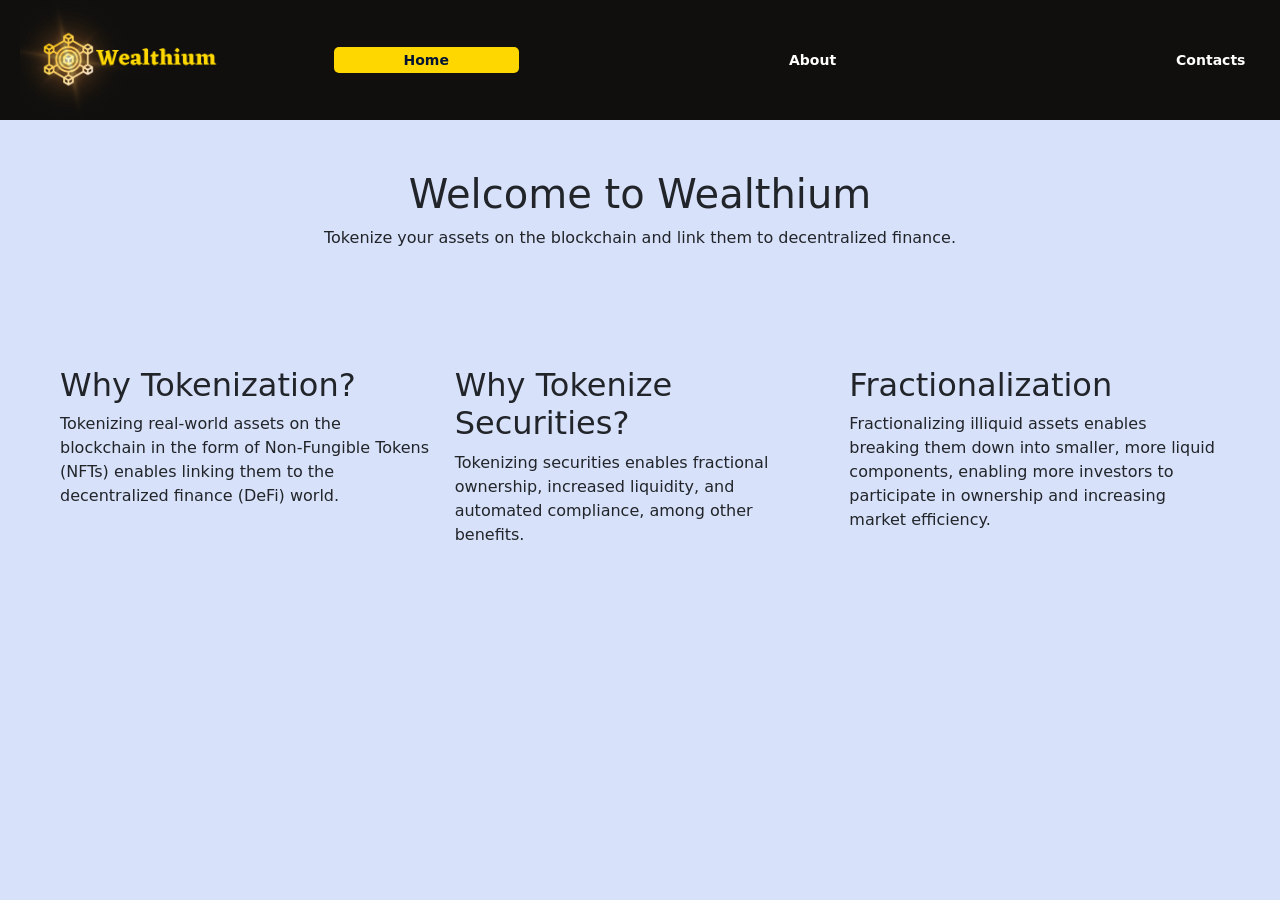
==== frontend/index.html @ 1d61515f "init landing page for frontend" ====
<!DOCTYPE html>
<!-- Link to Bootstrap CSS -->
<link rel="stylesheet" href="./node_modules/bootstrap/dist/css/bootstrap.min.css">

<!-- Link to your custom CSS -->
<link rel="stylesheet" href="./style.css">

<!-- Link to Bootstrap JS and jQuery -->
<script src="./node_modules/jquery/dist/jquery.min.js"></script>
<script src="./node_modules/bootstrap/dist/js/bootstrap.min.js"></script>
<head>
    <link rel="preconnect" href="https://fonts.googleapis.com">
    <link rel="preconnect" href="https://fonts.gstatic.com" crossorigin>
    <link href="https://fonts.googleapis.com/css2?family=Montserrat&display=swap" rel="stylesheet">
  </head>

<body id="body">
    <header>
      <nav>
        <div class="logo">
            <a href="#">
              <img src="../images/Wealthium_logo.png" alt="Wealthium Logo">
            </a>
          </div>
        <ul class="menu">
          <li><a href="#" class="active">Home</a></li>
          <li><a href="#">About</a></li>
          <li><a href="#">Contacts</a></li>
        </ul>
        <div class="login-btn">
          <a href="#">Login</a>
        </div>
      </nav>
    </header>
  
    <div class="container">
      <h1>Welcome to Wealthium</h1>
      <p>Tokenize your assets on the blockchain and link them to decentralized finance.</p>
    </div>
  
    <div class="content">
      <div class="row">
        <div class="col">
          <h2>Why Tokenization?</h2>
          <p>Tokenizing real-world assets on the blockchain in the form of Non-Fungible Tokens (NFTs) enables linking them to the decentralized finance (DeFi) world.</p>
        </div>
        <div class="col">
          <h2>Why Tokenize Securities?</h2>
          <p>Tokenizing securities enables fractional ownership, increased liquidity, and automated compliance, among other benefits.</p>
        </div>
        <div class="col">
          <h2>Fractionalization</h2>
          <p>Fractionalizing illiquid assets enables breaking them down into smaller, more liquid components, enabling more investors to participate in ownership and increasing market efficiency.</p>
        </div>
      </div>
    </div>
  </body>
</html>
---- frontend/style.css ----
header {
  background-color: #100f0d;
  padding: 10px 20px;
  top: 0;
  left: 0;
  width: 100%;
  z-index: 999;
  max-height: 120px;
}

nav {
  display: flex;
  justify-content: space-between;
  align-items: center;
}

.logo img {
  height: 120px;
  width: auto;
  margin-top: -10px;
}
/* .logo a {
  color: gold;
  font-size: 28px;
  font-weight: bold;
  text-decoration: none;
  font-family: 'Montserrat', sans-serif;
} */

.menu {
  display: flex;
  align-items: center;
  justify-content: space-between;
  list-style: none;
  margin: 0;
  padding: 0;
  flex-grow: 1;
}

.menu li {
  display: inline-block;
  margin-left: 100px;
  margin-right: 100px;
  margin-top: -10px;
}

.menu li a {
  color: #fff;
  text-decoration: none;
  font-size: 14px;
  font-weight: bold;
  transition: all 0.3s ease;
  padding: 5px 70px;
}

.menu li a:hover, .menu li a.active {
  background-color: gold;
  color: #011533;
  border-radius: 5px;
}

.login-btn a {
  display: inline-block;
  background-color: purple;
  color: #fff;
  text-decoration: none;
  font-size: 16px;
  font-weight: bold;
  padding: 10px 20px;
  border-radius: 5px;
  transition: all 0.3s ease;
  margin-top: -10px;
}

.login-btn a:hover {
  background-color: #8B008B;
}

#body {
  background-color: #d8e1fa;
}

.container {
  max-width: 800px;
  margin: 0 auto;
  text-align: center;
  padding: 50px 20px;
}

.content {
  max-width: 1200px;
  margin: 0 auto;
  padding: 50px 20px;
}

.row {
  display: flex;
  flex-wrap: wrap;
  justify-content: center;
  align-items: stretch;
}
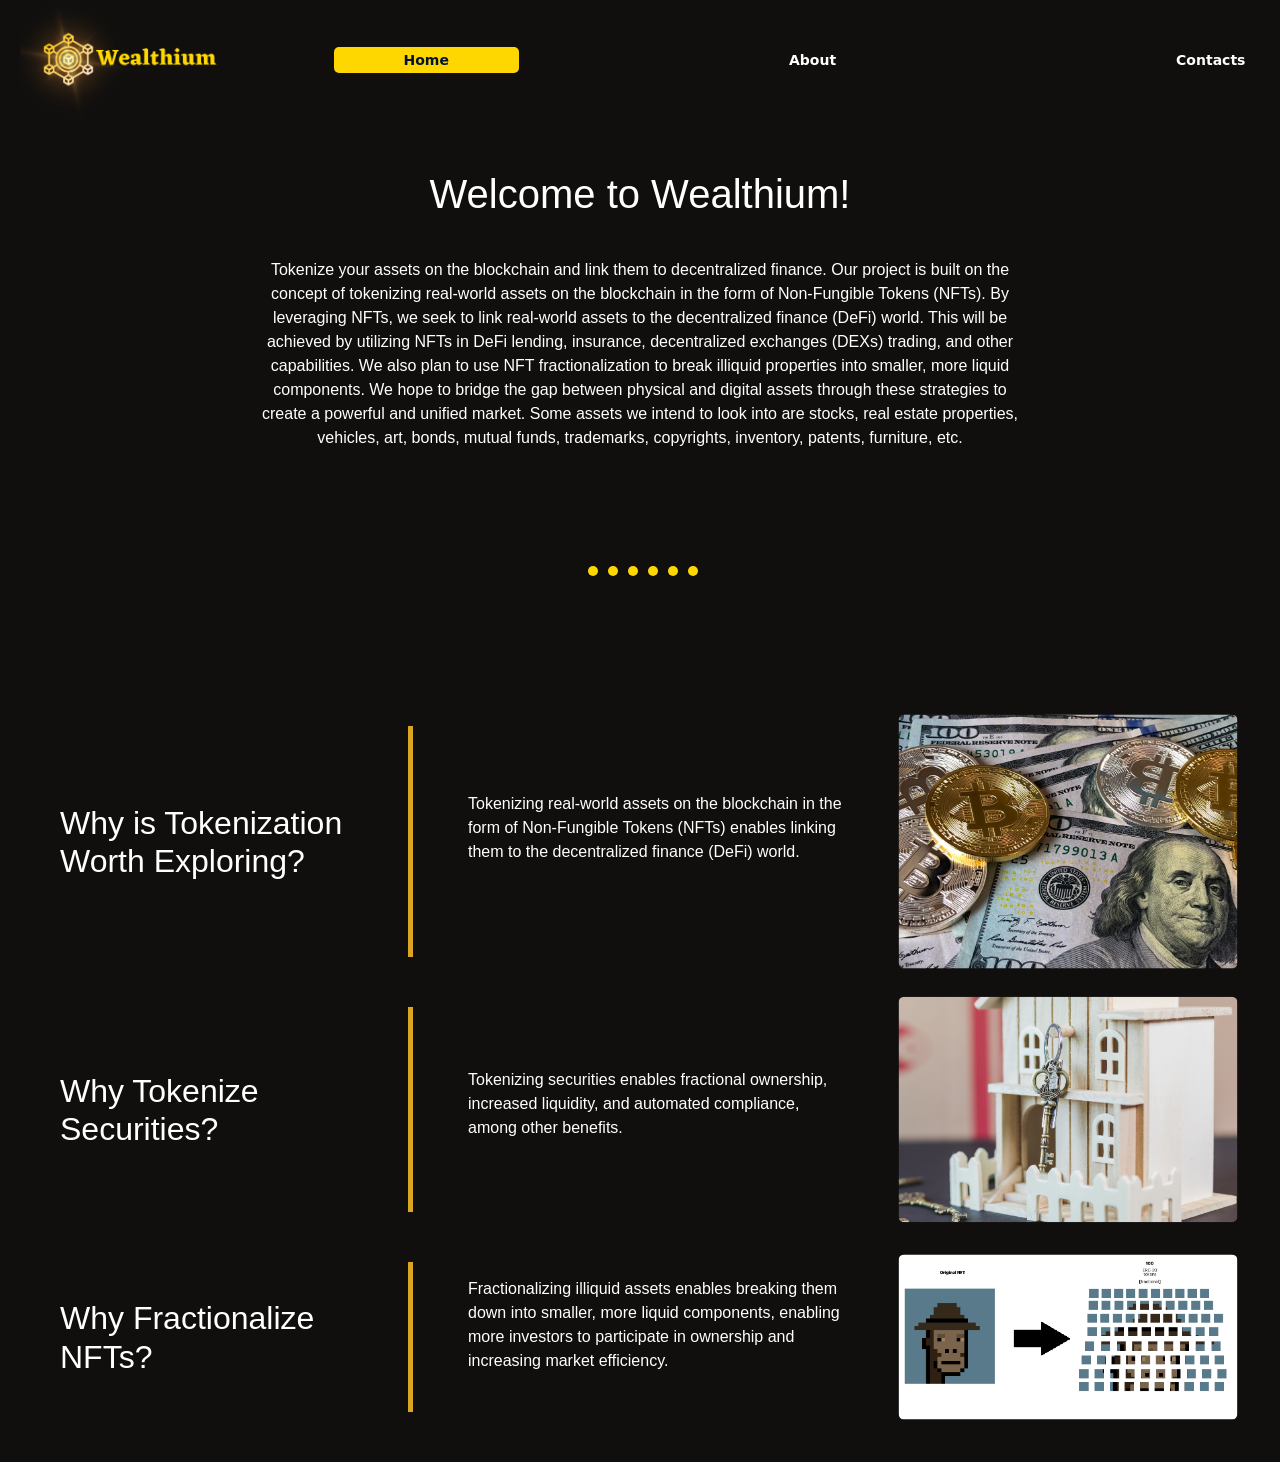
==== commit 56362b67: "landing page complete without hrefs" ====
--- a/frontend/index.html
+++ b/frontend/index.html
@@ -2,7 +2,7 @@
 <!-- Link to Bootstrap CSS -->
 <link rel="stylesheet" href="./node_modules/bootstrap/dist/css/bootstrap.min.css">
 
-<!-- Link to your custom CSS -->
+<!-- Link to custom CSS -->
 <link rel="stylesheet" href="./style.css">
 
 <!-- Link to Bootstrap JS and jQuery -->
@@ -12,7 +12,7 @@
     <link rel="preconnect" href="https://fonts.googleapis.com">
     <link rel="preconnect" href="https://fonts.gstatic.com" crossorigin>
     <link href="https://fonts.googleapis.com/css2?family=Montserrat&display=swap" rel="stylesheet">
-  </head>
+</head>
 
 <body id="body">
     <header>
@@ -34,23 +34,60 @@
     </header>
   
     <div class="container">
-      <h1>Welcome to Wealthium</h1>
-      <p>Tokenize your assets on the blockchain and link them to decentralized finance.</p>
+      <h1 style="margin-bottom: 40px;">Welcome to Wealthium!</h1>
+      <p>Tokenize your assets on the blockchain and link them to decentralized finance. Our project is built on the concept of tokenizing real-world assets on the blockchain in the form of Non-Fungible Tokens (NFTs). By leveraging NFTs, we seek to link real-world assets to the decentralized finance (DeFi) world. This will be achieved by utilizing NFTs in DeFi lending, insurance, decentralized exchanges (DEXs) trading, and other capabilities. We also plan to use NFT fractionalization to break illiquid properties into smaller, more liquid components. We hope to bridge the gap between physical and digital assets through these strategies to create a powerful and unified market. Some assets we intend to look into are stocks, real estate properties, vehicles, art, bonds, mutual funds, trademarks, copyrights, inventory, patents, furniture, etc. </p>
+    </div>
+
+    <div class="golden-line">
+      <div class="cube"></div>
+      <div class="cube"></div>
+      <div class="cube"></div>
+      <div class="cube"></div>
+      <div class="cube"></div>
+      <div class="cube"></div>
     </div>
   
     <div class="content">
       <div class="row">
         <div class="col">
-          <h2>Why Tokenization?</h2>
-          <p>Tokenizing real-world assets on the blockchain in the form of Non-Fungible Tokens (NFTs) enables linking them to the decentralized finance (DeFi) world.</p>
+          <div class="left">
+            <h2>Why is Tokenization Worth Exploring?</h2>
+            <div class="gold-line"></div>
+          </div>
+          <div class="middle">
+            <p>Tokenizing real-world assets on the blockchain in the form of Non-Fungible Tokens (NFTs) enables linking them to the decentralized finance (DeFi) world.</p>
+          </div>
+          <div class="right">
+            <img src="../images/tokenization.png" alt="Image">
+          </div>
         </div>
+      </div>
+      <div class="row">
         <div class="col">
-          <h2>Why Tokenize Securities?</h2>
-          <p>Tokenizing securities enables fractional ownership, increased liquidity, and automated compliance, among other benefits.</p>
+          <div class="left">
+            <h2>Why Tokenize Securities?</h2>
+            <div class="gold-line"></div>
+          </div>
+          <div class="middle">
+            <p>Tokenizing securities enables fractional ownership, increased liquidity, and automated compliance, among other benefits.</p>
+          </div>
+          <div class="right">
+            <img src="../images/securities.png" alt="Image">
+          </div>
         </div>
+      </div>
+      <div class="row">
         <div class="col">
-          <h2>Fractionalization</h2>
-          <p>Fractionalizing illiquid assets enables breaking them down into smaller, more liquid components, enabling more investors to participate in ownership and increasing market efficiency.</p>
+          <div class="left">
+            <h2>Why Fractionalize NFTs?</h2>
+            <div class="gold-line"></div>
+          </div>
+          <div class="middle">
+            <p style="margin-top: -35px;">Fractionalizing illiquid assets enables breaking them down into smaller, more liquid components, enabling more investors to participate in ownership and increasing market efficiency.</p>
+          </div>
+          <div class="right">
+            <img src="../images/nft_frac.png" alt="Image">
+          </div>
         </div>
       </div>
     </div>
--- a/frontend/style.css
+++ b/frontend/style.css
@@ -77,7 +77,7 @@
 }
 
 #body {
-  background-color: #d8e1fa;
+  background-color: #100f0d;
 }
 
 .container {
@@ -85,12 +85,16 @@
   margin: 0 auto;
   text-align: center;
   padding: 50px 20px;
+  font-family: 'Montserrat', sans-serif;
+  color: #fff;
 }
 
 .content {
   max-width: 1200px;
   margin: 0 auto;
   padding: 50px 20px;
+  font-family: 'Montserrat', sans-serif;
+  color: #fff;
 }
 
 .row {
@@ -98,7 +102,85 @@
   flex-wrap: wrap;
   justify-content: center;
   align-items: stretch;
+  margin-top: 50px;
 }
-  
 
-  +.col {
+  display: flex;
+  flex-wrap: wrap;
+  justify-content: center;
+  align-items: stretch;
+}
+
+.left {
+  width: 30%;
+  position: relative;
+  padding-right: 20px;
+}
+
+.left h2 {
+  margin-top: 0;
+  position: absolute;
+  top: 50%;
+  transform: translateY(-50%);
+}
+
+.middle {
+  width: 40%;
+  position: relative;
+  top: 20%;
+  padding-left: 40px;
+}
+
+.right {
+  width: 30%;
+  position: relative;
+  padding-left: 40px;
+  transform: scale(1.1);
+}
+
+.gold-line {
+  position: absolute;
+  top: 0;
+  left: 100%;
+  width: 5px;
+  height: 100%;
+  background-color: #DAA520;
+}
+
+.middle p {
+  padding: 20px;
+  border-radius: 5px;
+}
+
+.right img {
+  width: 100%;
+  height: auto;
+  border-radius: 5px;
+}
+
+@media (min-width: 768px) {
+  .col {
+    width: 33.33%;
+    margin-bottom: 0;
+  }
+}
+
+.golden-line {
+  display: flex;
+  justify-content: center;
+  align-items: center;
+  margin: 50px 0;
+}
+
+.golden-line .cube {
+  width: 10px;
+  height: 10px;
+  margin: 0 5px;
+  background-color: #ffd700;
+  border-radius: 50%;
+}
+
+.golden-line .cube:last-child {
+  margin-right: 0;
+}
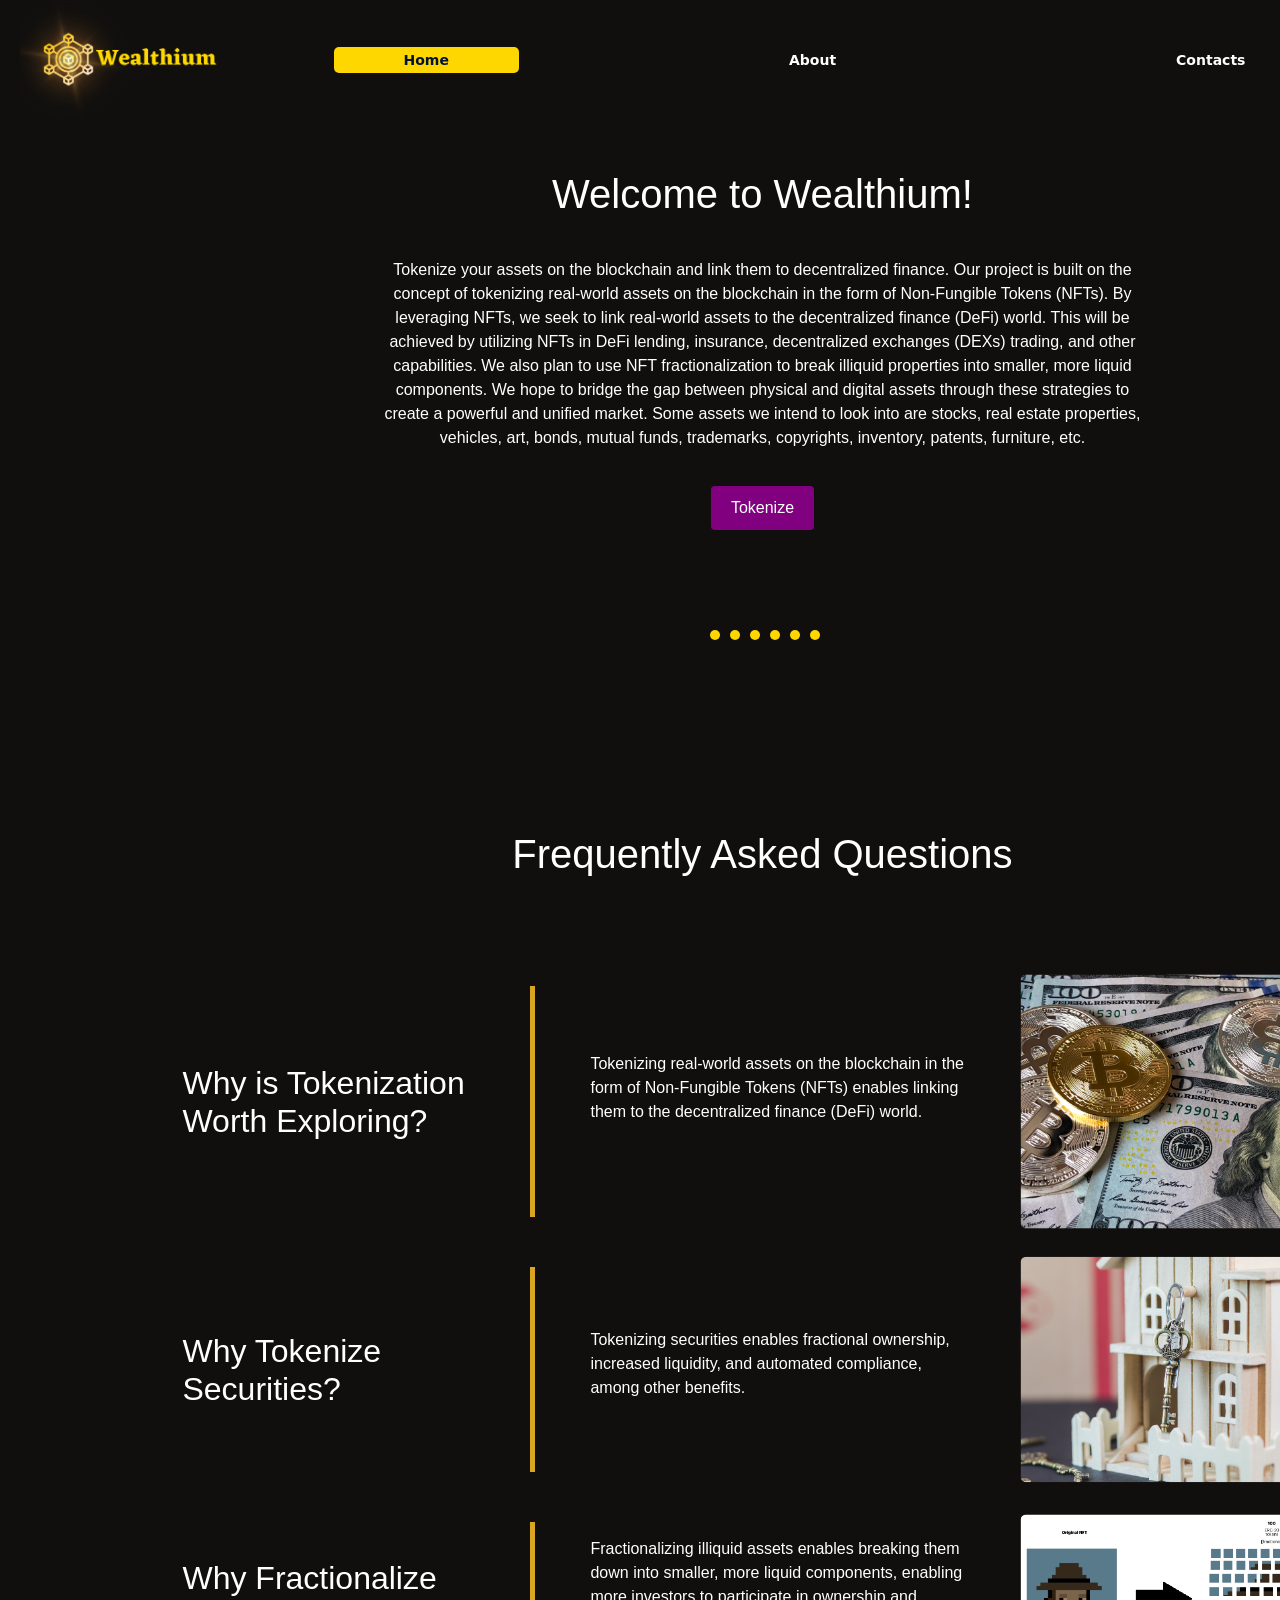
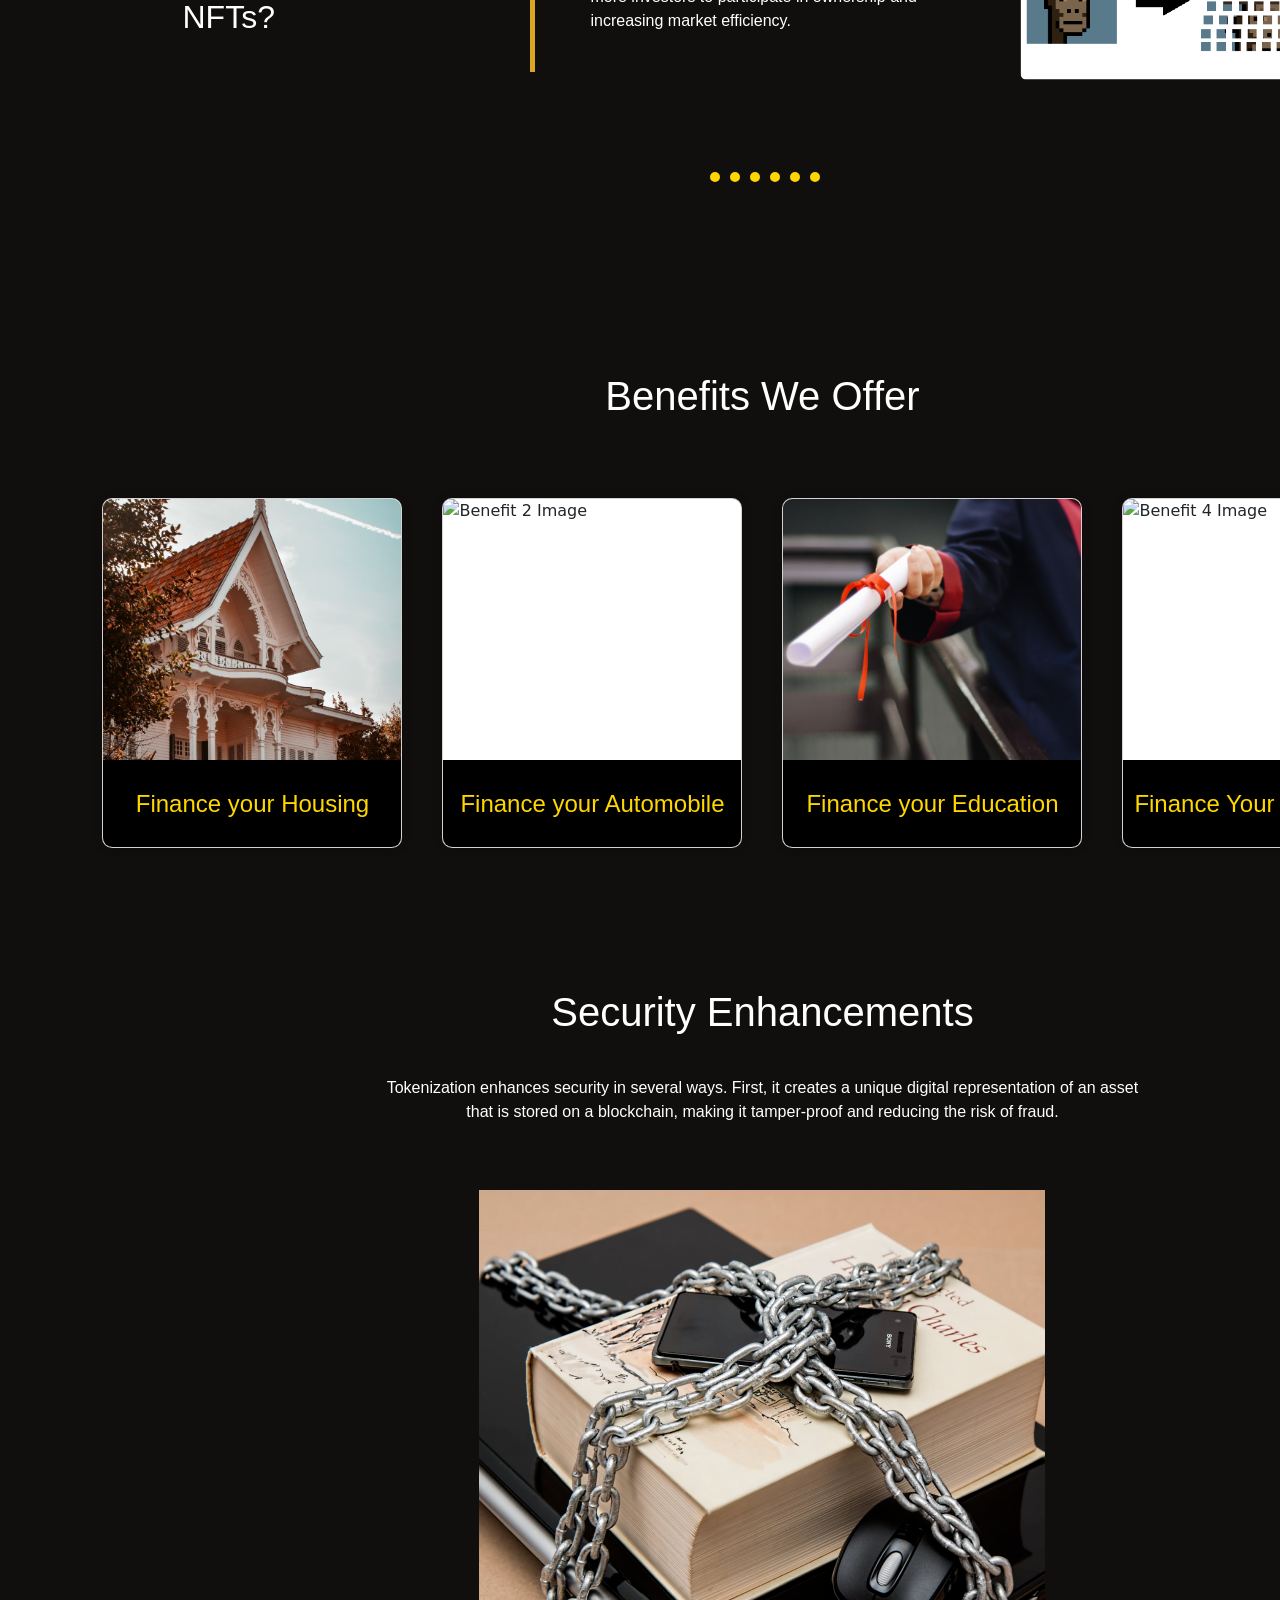
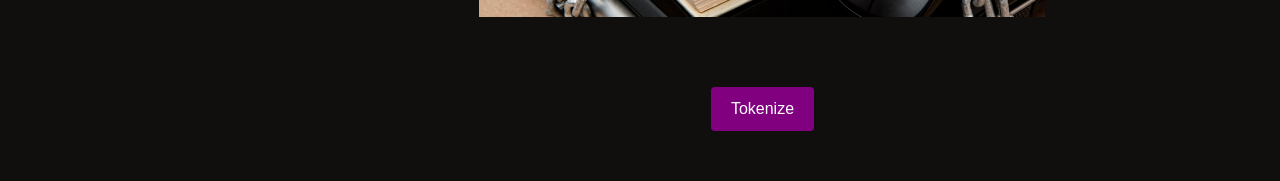
==== commit 362f959a: "home page complete" ====
--- a/frontend/index.html
+++ b/frontend/index.html
@@ -18,14 +18,14 @@
     <header>
       <nav>
         <div class="logo">
-            <a href="#">
+            <a href="./index.html">
               <img src="../images/Wealthium_logo.png" alt="Wealthium Logo">
             </a>
           </div>
         <ul class="menu">
-          <li><a href="#" class="active">Home</a></li>
-          <li><a href="#">About</a></li>
-          <li><a href="#">Contacts</a></li>
+          <li><a href="./home.html" class="active">Home</a></li>
+          <li><a href="./about.html">About</a></li>
+          <li><a href="./contacts.html">Contacts</a></li>
         </ul>
         <div class="login-btn">
           <a href="#">Login</a>
@@ -36,7 +36,10 @@
     <div class="container">
       <h1 style="margin-bottom: 40px;">Welcome to Wealthium!</h1>
       <p>Tokenize your assets on the blockchain and link them to decentralized finance. Our project is built on the concept of tokenizing real-world assets on the blockchain in the form of Non-Fungible Tokens (NFTs). By leveraging NFTs, we seek to link real-world assets to the decentralized finance (DeFi) world. This will be achieved by utilizing NFTs in DeFi lending, insurance, decentralized exchanges (DEXs) trading, and other capabilities. We also plan to use NFT fractionalization to break illiquid properties into smaller, more liquid components. We hope to bridge the gap between physical and digital assets through these strategies to create a powerful and unified market. Some assets we intend to look into are stocks, real estate properties, vehicles, art, bonds, mutual funds, trademarks, copyrights, inventory, patents, furniture, etc. </p>
+      <button style="background-color: purple; color: white; padding: 10px 20px; border: none; border-radius: 4px; text-align: center; margin-top: 20px;">Tokenize</button>
     </div>
+    </div>
+
 
     <div class="golden-line">
       <div class="cube"></div>
@@ -46,6 +49,8 @@
       <div class="cube"></div>
       <div class="cube"></div>
     </div>
+
+    <h1 style="font-family: 'Montserrat', sans-serif; color: white; text-align: center; margin-top: 140px;">Frequently Asked Questions</h1>
   
     <div class="content">
       <div class="row">
@@ -91,5 +96,58 @@
         </div>
       </div>
     </div>
+
+    <div class="golden-line">
+      <div class="cube"></div>
+      <div class="cube"></div>
+      <div class="cube"></div>
+      <div class="cube"></div>
+      <div class="cube"></div>
+      <div class="cube"></div>
+    </div>
+
+    <h1 style="font-family: 'Montserrat', sans-serif; color: white; text-align: center; margin-top: 140px;">Benefits We Offer</h1>
+
+    <div class="card-container">
+      <div class="card">
+        <img src="../images/house.jpg" alt="Benefit 1 Image">
+        <div class="card-content">
+          <h2>Finance your Housing</h2>
+        </div>
+      </div>
+      <div class="card">
+        <img src="../images/car.jpg" alt="Benefit 2 Image">
+        <div class="card-content">
+          <h2>Finance your Automobile</h2>
+        </div>
+      </div>
+      <div class="card">
+        <img src="../images/education.jpg" alt="Benefit 3 Image">
+        <div class="card-content">
+          <h2>Finance your Education</h2>
+        </div>
+      </div>
+      <div class="card">
+        <img src="../images/investment.jpg" alt="Benefit 4 Image">
+        <div class="card-content">
+          <h2>Finance Your Investments</h2>
+        </div>
+      </div>
+    </div>
+
+    <div class="container">
+    <h1 style="font-family: 'Montserrat', sans-serif; color: white; text-align: center; margin-top: 70px; margin-bottom: 40px;">Security Enhancements</h1>
+    <p>Tokenization enhances security in several ways. First, it creates a unique digital representation of an asset that is stored on a blockchain, making it tamper-proof and reducing the risk of fraud.</p>
+  </div>
+  <body>
+    <div class="split-image-container">
+      <span class="split-image"></span>
+    </div>
+  </body>
+
+  <div class="container">
+    <button style="background-color: purple; color: white; padding: 10px 20px; border: none; border-radius: 4px; text-align: center; margin-top: 20px;">Tokenize</button>
+  </div>
+
   </body>
 </html>
--- a/frontend/style.css
+++ b/frontend/style.css
@@ -183,4 +183,94 @@
 
 .golden-line .cube:last-child {
   margin-right: 0;
-}+}
+
+.card-container {
+  display: flex;
+  flex-wrap: wrap;
+  justify-content: space-around;
+  margin-top: 50px;
+}
+
+.card {
+  width: 300px;
+  height: 350px;
+  margin: 20px;
+  box-shadow: 0px 0px 10px rgba(0, 0, 0, 0.2);
+  border-radius: 10px;
+  overflow: hidden;
+  transition: transform 0.3s ease-in-out;
+}
+
+.card:hover {
+  transform: scale(1.05);
+}
+
+.card img {
+  width: 100%;
+  height: 75%;
+  object-fit: cover;
+  object-position: center;
+}
+
+.card-content {
+  height: 25%;
+  background-color: black;
+  display: flex;
+  justify-content: center;
+  align-items: center;
+}
+
+.card-content h2 {
+  color: gold;
+  font-size: 24px;
+  font-family: 'Montserrat', sans-serif;
+  text-align: center;
+  margin: 0;
+  padding: 10px;
+}
+
+body {
+  display: grid;
+  place-items: center;
+  height: 100vh;
+  background: #111;
+}
+
+.split-image-container {
+  display: flex;
+}
+
+.split-image-container .split-image {
+  width: 566px;
+  height: 427px;
+  background: url("../images/security_token.png");
+  background-size: cover;
+  transition: all 400ms ease;
+}
+
+.split-image-container .split-image:nth-child(2) {
+  background-position-x: -566px;
+}
+
+.split-image-container:hover .split-image {
+  margin: 0 24px;
+  transform: scale(1.08) rotateZ(3deg);
+  box-shadow: 0 5px 40px -24px #00ffdd;
+}
+
+.btn-tokenize {
+  background-color: #6b3fd1;
+  color: white;
+  font-size: 1.2rem;
+  padding: 10px 20px;
+  border: none;
+  border-radius: 5px;
+  cursor: pointer;
+  transition: all 0.3s ease;
+  position: relative;
+}
+
+.btn-tokenize:hover {
+  background-color: #5838b1;
+}
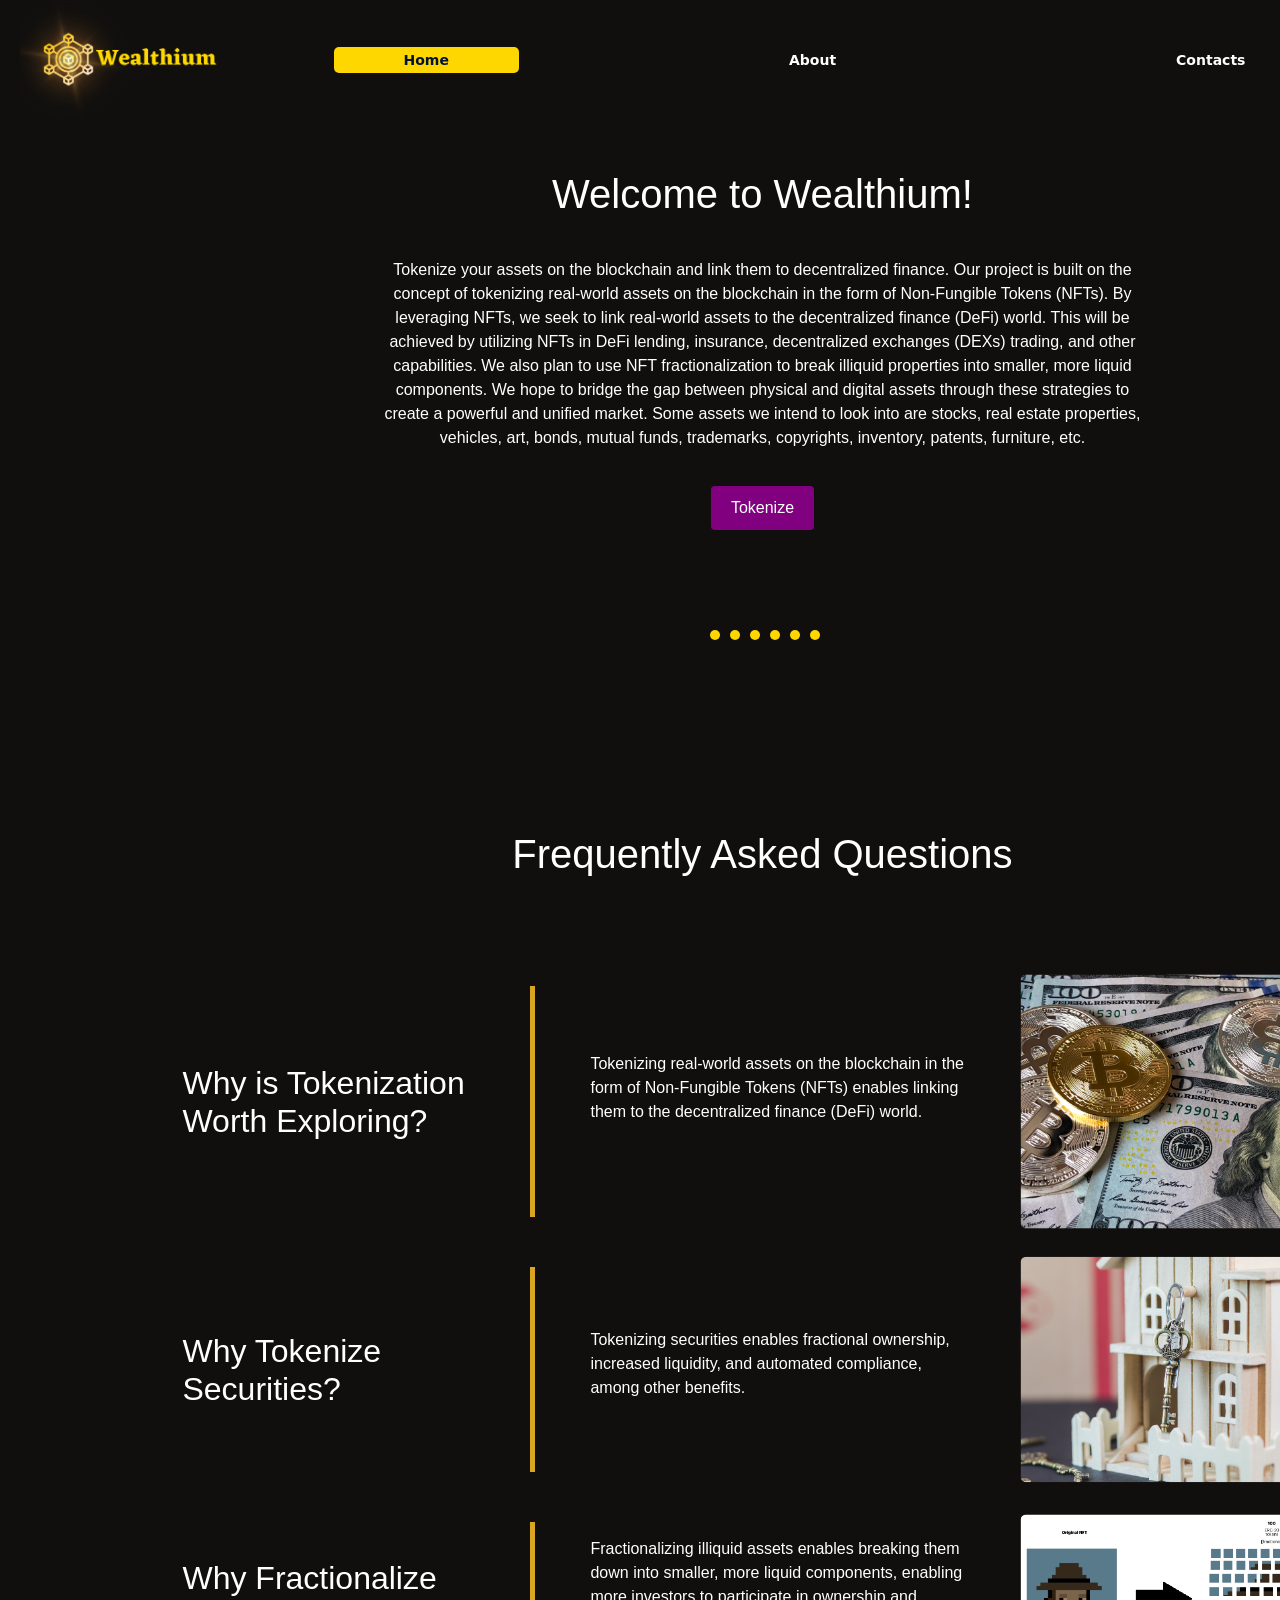
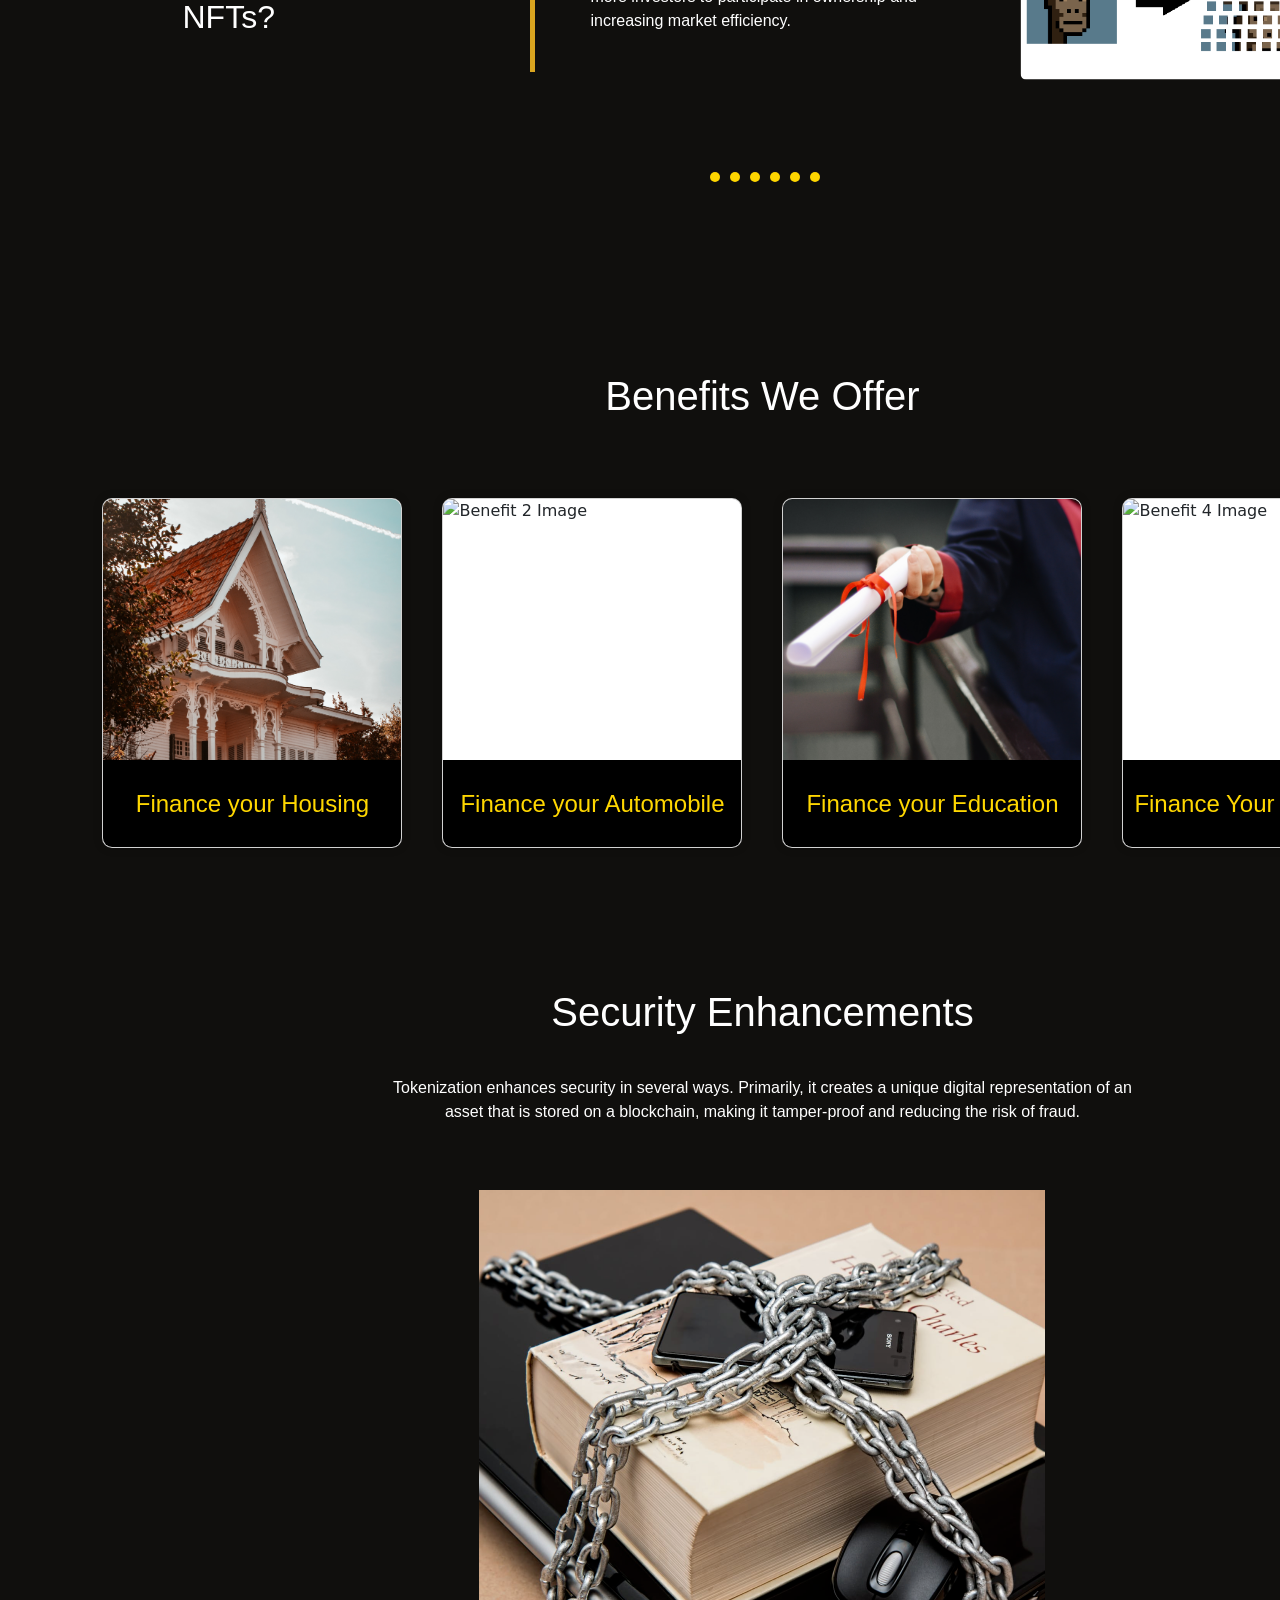
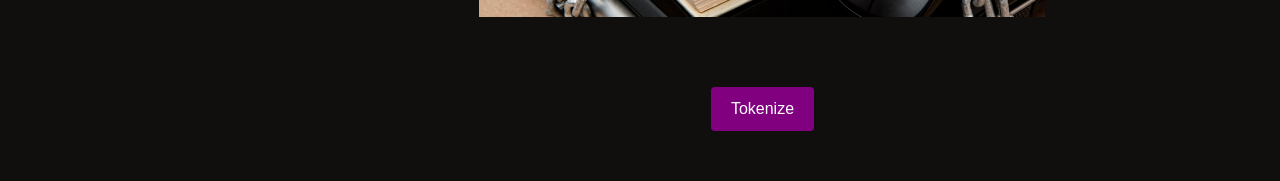
==== commit 2181b098: "small typo in security enhancements" ====
--- a/frontend/index.html
+++ b/frontend/index.html
@@ -137,7 +137,7 @@
 
     <div class="container">
     <h1 style="font-family: 'Montserrat', sans-serif; color: white; text-align: center; margin-top: 70px; margin-bottom: 40px;">Security Enhancements</h1>
-    <p>Tokenization enhances security in several ways. First, it creates a unique digital representation of an asset that is stored on a blockchain, making it tamper-proof and reducing the risk of fraud.</p>
+    <p>Tokenization enhances security in several ways. Primarily, it creates a unique digital representation of an asset that is stored on a blockchain, making it tamper-proof and reducing the risk of fraud.</p>
   </div>
   <body>
     <div class="split-image-container">
